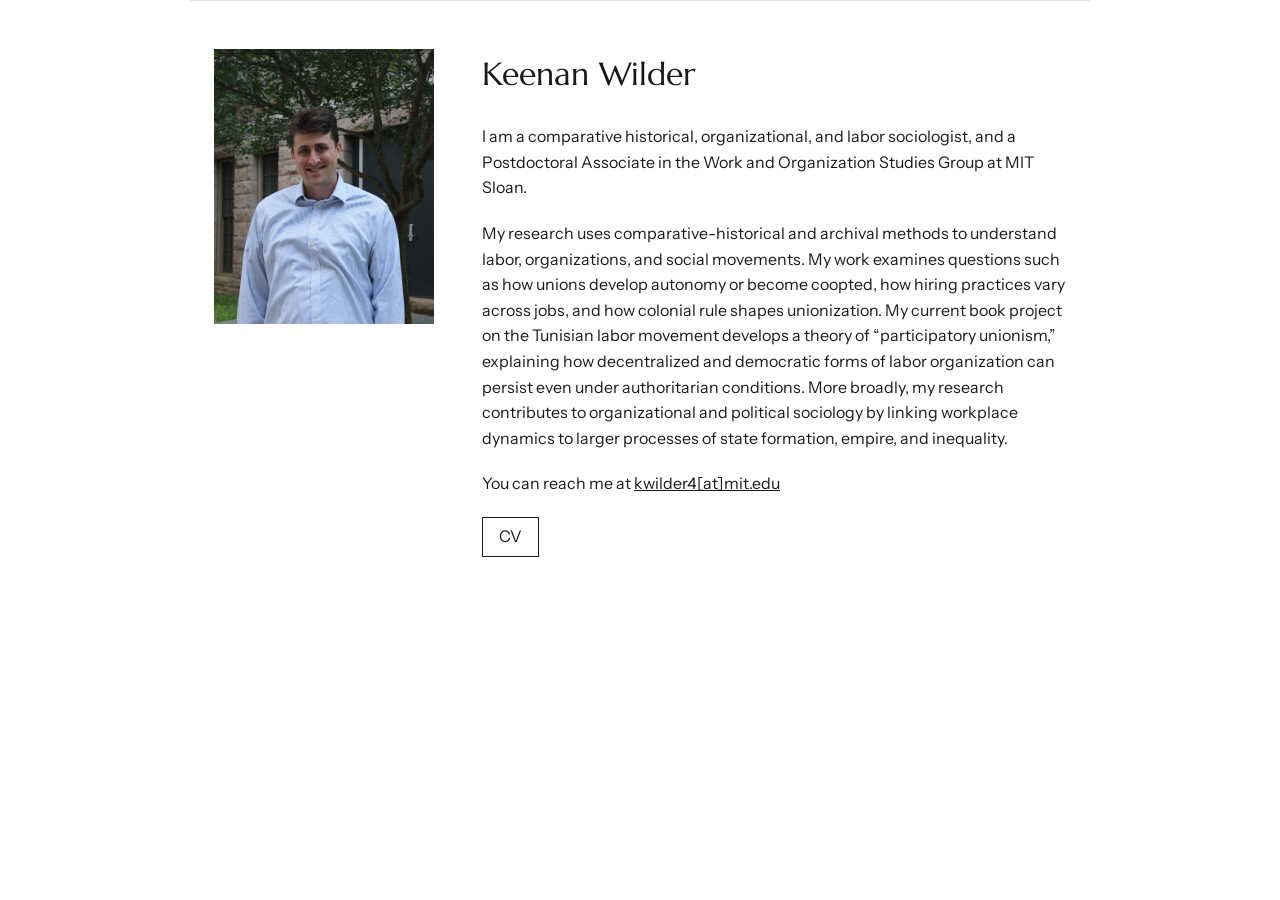
==== index.html @ 3e389405 "Initial static site: recreate keenanwilder.com from Wix Rebuilds the single-page academic site as pl" ====
<!DOCTYPE html>
<html lang="en">
<head>
<meta charset="UTF-8">
<meta name="viewport" content="width=device-width, initial-scale=1.0">
<title>Keenan Wilder</title>
<meta name="description" content="Keenan Wilder — comparative historical, organizational, and labor sociologist; Postdoctoral Associate, MIT Sloan.">
<link rel="preconnect" href="https://fonts.googleapis.com">
<link rel="preconnect" href="https://fonts.gstatic.com" crossorigin>
<link href="https://fonts.googleapis.com/css2?family=Marcellus&family=Instrument+Sans:wght@400;500&display=swap" rel="stylesheet">
<link rel="stylesheet" href="style.css">
</head>
<body>
<div class="rule"></div>

<main class="wrap">
  <div class="photo">
    <img src="assets/keenan-photo.jpg" alt="Keenan Wilder">
  </div>

  <div class="content">
    <h1>Keenan Wilder</h1>

    <p>I am a comparative historical, organizational, and labor sociologist, and a Postdoctoral Associate in the Work and Organization Studies Group at MIT Sloan.</p>

    <p>My research uses comparative-historical and archival methods to understand labor, organizations, and social movements. My work examines questions such as how unions develop autonomy or become coopted, how hiring practices vary across jobs, and how colonial rule shapes unionization. My current book project on the Tunisian labor movement develops a theory of &ldquo;participatory unionism,&rdquo; explaining how decentralized and democratic forms of labor organization can persist even under authoritarian conditions. More broadly, my research contributes to organizational and political sociology by linking workplace dynamics to larger processes of state formation, empire, and inequality.</p>

    <p>You can reach me at <a href="mailto:kwilder4@mit.edu">kwilder4[at]mit.edu</a></p>

    <p class="cv"><a href="assets/keenan-wilder-cv.pdf" target="_blank" rel="noopener">CV</a></p>
  </div>
</main>
</body>
</html>
---- style.css ----
:root {
  --text: #1a1a1a;
  --rule: #e0e0e0;
  --max-width: 900px;
}

* {
  box-sizing: border-box;
}

body {
  margin: 0;
  color: var(--text);
  font-family: 'Instrument Sans', Arial, Helvetica, sans-serif;
  font-size: 16px;
  line-height: 1.6;
  background: #fff;
}

.rule {
  border-top: 1px solid var(--rule);
  max-width: var(--max-width);
  margin: 0 auto;
}

.wrap {
  max-width: var(--max-width);
  margin: 0 auto;
  padding: 48px 24px 80px;
  display: flex;
  gap: 48px;
  align-items: flex-start;
}

.photo {
  flex: 0 0 220px;
}

.photo img {
  width: 100%;
  height: auto;
  display: block;
  object-fit: cover;
  aspect-ratio: 4 / 5;
}

.content {
  flex: 1;
  min-width: 0;
}

h1 {
  font-family: 'Marcellus', Georgia, serif;
  font-weight: 400;
  font-size: 2rem;
  margin: 0 0 24px;
}

p {
  margin: 0 0 20px;
}

a {
  color: var(--text);
}

.cv a {
  border: 1px solid var(--text);
  padding: 6px 16px;
  text-decoration: none;
  display: inline-block;
}

.cv a:hover {
  background: var(--text);
  color: #fff;
}

@media (max-width: 640px) {
  .wrap {
    flex-direction: column;
    padding: 32px 20px 56px;
  }
  .photo {
    flex: 0 0 auto;
    width: 160px;
  }
}
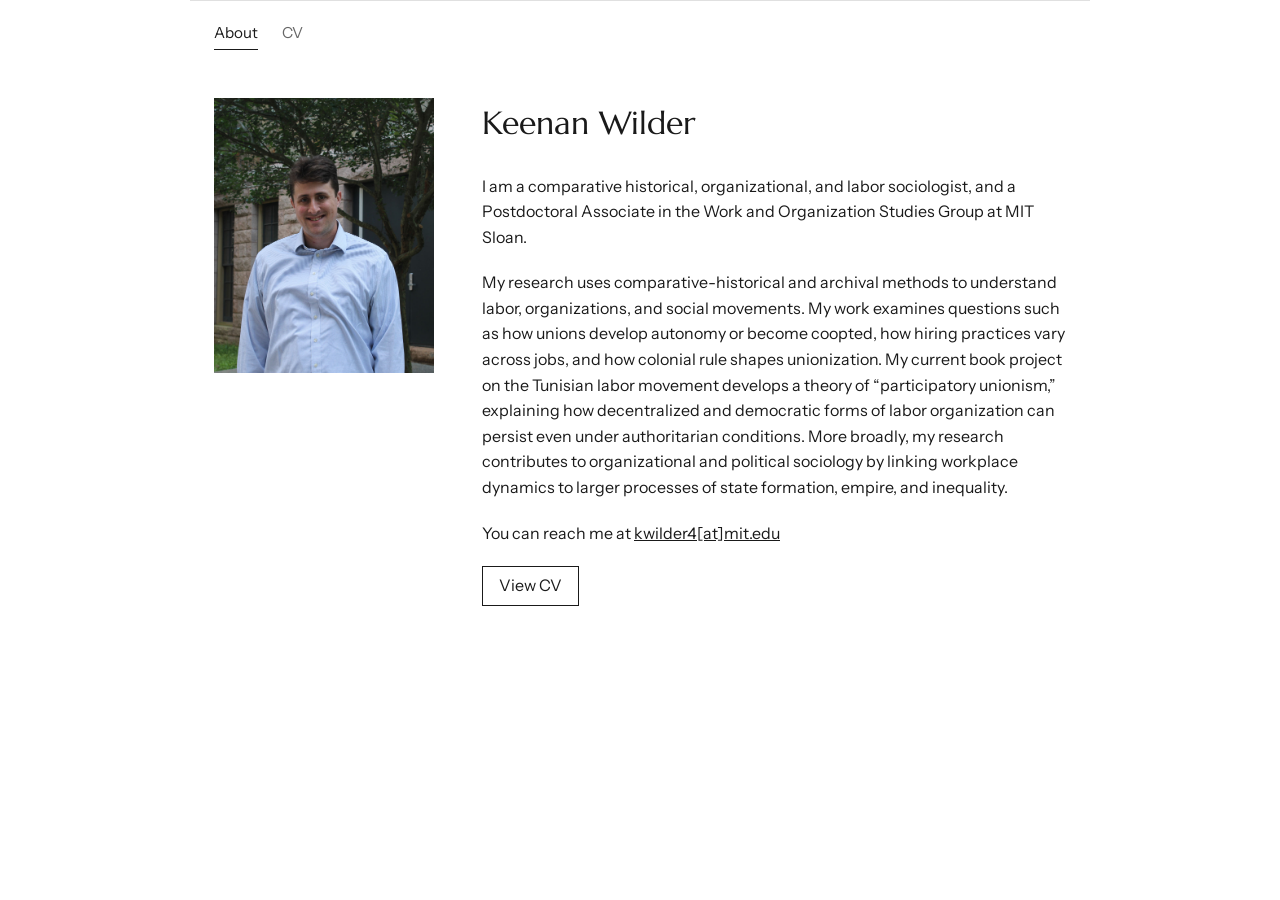
==== commit 8b8bae2e: "Split into About/CV pages with embedded PDF viewer Adds a nav bar and moves the CV off a bare link i" ====
--- a/index.html
+++ b/index.html
@@ -12,6 +12,10 @@
 </head>
 <body>
 <div class="rule"></div>
+<nav class="nav">
+  <a href="index.html" class="active">About</a>
+  <a href="cv.html">CV</a>
+</nav>
 
 <main class="wrap">
   <div class="photo">
@@ -27,7 +31,7 @@
 
     <p>You can reach me at <a href="mailto:kwilder4@mit.edu">kwilder4[at]mit.edu</a></p>
 
-    <p class="cv"><a href="assets/keenan-wilder-cv.pdf" target="_blank" rel="noopener">CV</a></p>
+    <p class="cv"><a href="cv.html">View CV</a></p>
   </div>
 </main>
 </body>
--- a/style.css
+++ b/style.css
@@ -21,6 +21,31 @@
   border-top: 1px solid var(--rule);
   max-width: var(--max-width);
   margin: 0 auto;
+}
+
+.nav {
+  max-width: var(--max-width);
+  margin: 0 auto;
+  padding: 20px 24px 0;
+  display: flex;
+  gap: 24px;
+}
+
+.nav a {
+  text-decoration: none;
+  font-size: 0.95rem;
+  color: #666;
+  padding-bottom: 4px;
+  border-bottom: 1px solid transparent;
+}
+
+.nav a:hover {
+  color: var(--text);
+}
+
+.nav a.active {
+  color: var(--text);
+  border-bottom-color: var(--text);
 }
 
 .wrap {
@@ -76,7 +101,57 @@
   color: #fff;
 }
 
+.wrap-cv {
+  display: block;
+}
+
+.cv-header {
+  display: flex;
+  align-items: baseline;
+  justify-content: space-between;
+  gap: 24px;
+  margin-bottom: 24px;
+}
+
+.cv-header h1 {
+  margin: 0;
+}
+
+.download {
+  text-decoration: none;
+  border: 1px solid var(--text);
+  padding: 6px 16px;
+  white-space: nowrap;
+  font-size: 0.9rem;
+}
+
+.download:hover {
+  background: var(--text);
+  color: #fff;
+}
+
+.pdf-frame {
+  border: 1px solid var(--rule);
+}
+
+.pdf-frame object {
+  width: 100%;
+  height: 85vh;
+  min-height: 500px;
+  display: block;
+}
+
+.pdf-fallback {
+  padding: 40px 24px;
+  text-align: center;
+}
+
 @media (max-width: 640px) {
+  .cv-header {
+    flex-direction: column;
+    align-items: flex-start;
+    gap: 12px;
+  }
   .wrap {
     flex-direction: column;
     padding: 32px 20px 56px;
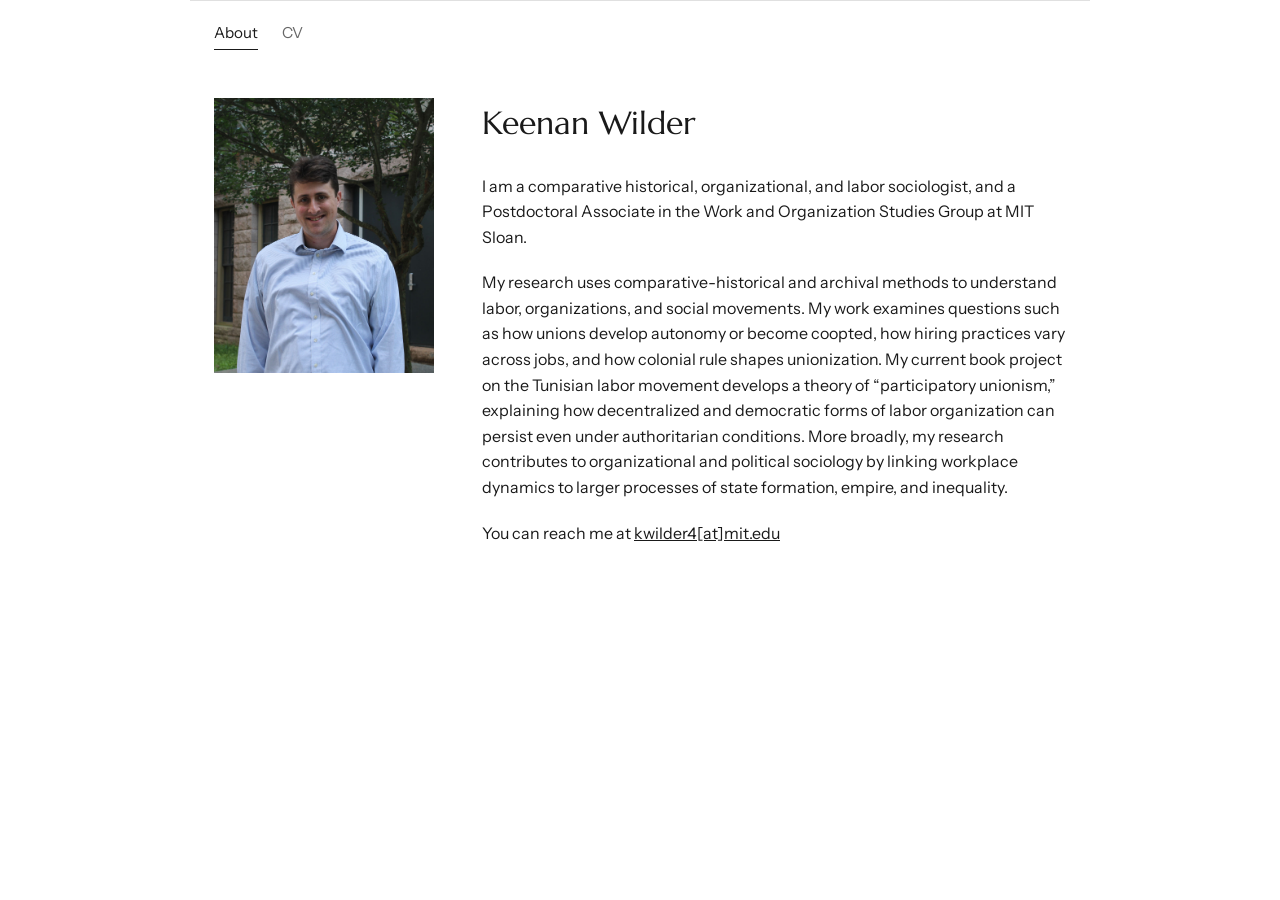
==== commit 827025d5: "Simplify CV embed and remove redundant nav button Switch the CV page's PDF embed from <object> to <i" ====
--- a/index.html
+++ b/index.html
@@ -30,8 +30,6 @@
     <p>My research uses comparative-historical and archival methods to understand labor, organizations, and social movements. My work examines questions such as how unions develop autonomy or become coopted, how hiring practices vary across jobs, and how colonial rule shapes unionization. My current book project on the Tunisian labor movement develops a theory of &ldquo;participatory unionism,&rdquo; explaining how decentralized and democratic forms of labor organization can persist even under authoritarian conditions. More broadly, my research contributes to organizational and political sociology by linking workplace dynamics to larger processes of state formation, empire, and inequality.</p>
 
     <p>You can reach me at <a href="mailto:kwilder4@mit.edu">kwilder4[at]mit.edu</a></p>
-
-    <p class="cv"><a href="cv.html">View CV</a></p>
   </div>
 </main>
 </body>
--- a/style.css
+++ b/style.css
@@ -89,18 +89,6 @@
   color: var(--text);
 }
 
-.cv a {
-  border: 1px solid var(--text);
-  padding: 6px 16px;
-  text-decoration: none;
-  display: inline-block;
-}
-
-.cv a:hover {
-  background: var(--text);
-  color: #fff;
-}
-
 .wrap-cv {
   display: block;
 }
@@ -134,16 +122,12 @@
   border: 1px solid var(--rule);
 }
 
-.pdf-frame object {
+.pdf-frame iframe {
+  border: 0;
   width: 100%;
   height: 85vh;
   min-height: 500px;
   display: block;
-}
-
-.pdf-fallback {
-  padding: 40px 24px;
-  text-align: center;
 }
 
 @media (max-width: 640px) {
